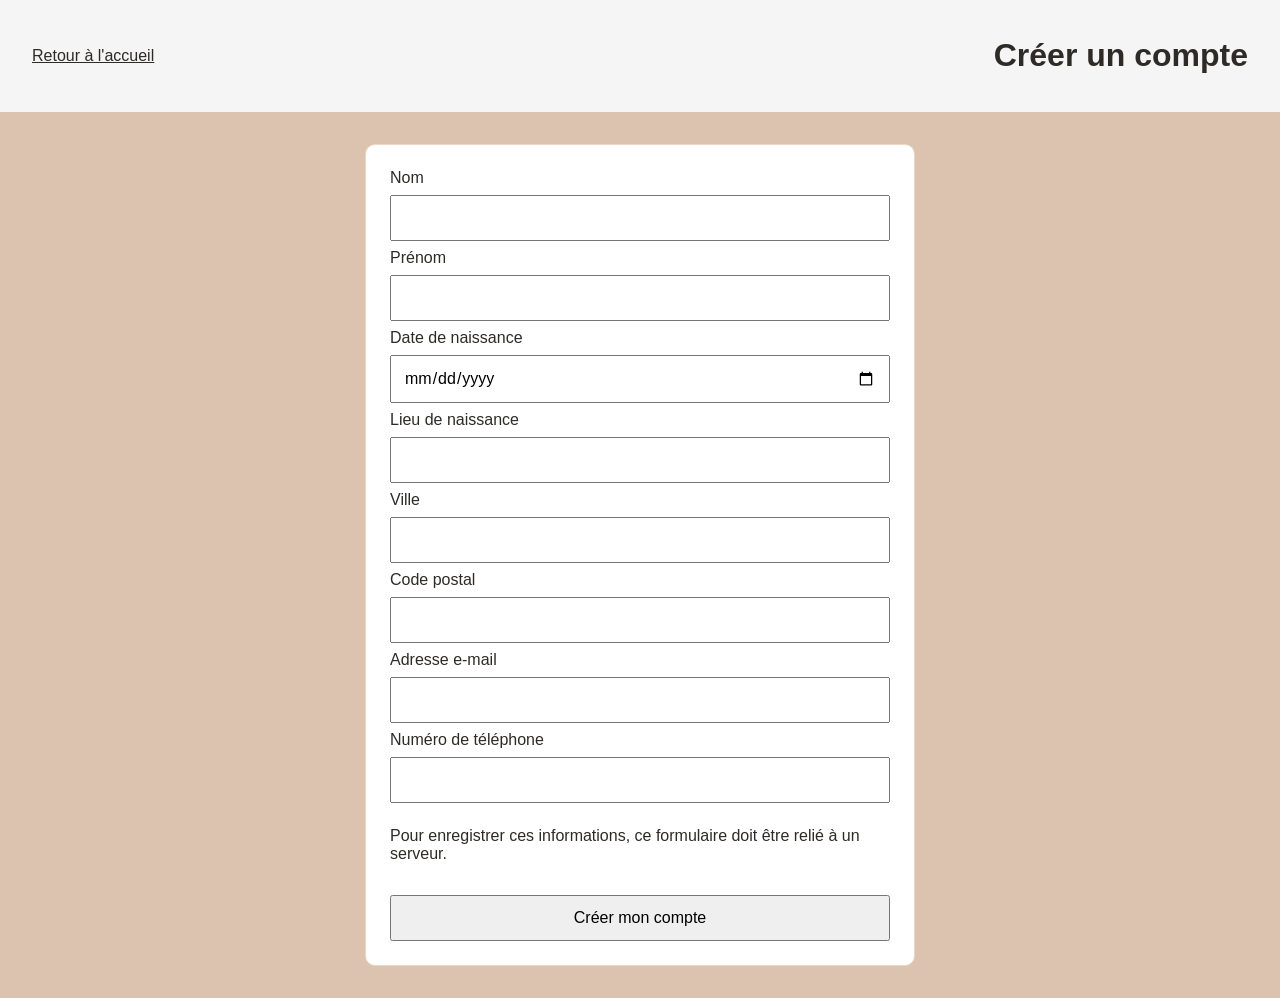
==== cafe.html @ baf6ec82 "Expand chocolate shop landing page Add a responsive account registration page and enrich the homepag" ====
<!DOCTYPE html>
<html lang="fr">
<head>
    <meta charset="UTF-8">
    <meta name="viewport" content="width=device-width, initial-scale=1.0">
    <title>Créer un compte - Palais du Chocolat</title>
    <link rel="stylesheet" href="cafe.css">
</head>
<body>
    <header class="site-header">
        <a href="index.html">Retour à l'accueil</a>
        <h1>Créer un compte</h1>
    </header>

    <main>
        <form class="user-form" method="post">
            <label for="nom">Nom</label>
            <input type="text" id="nom" name="nom" autocomplete="family-name" required>

            <label for="prenom">Prénom</label>
            <input type="text" id="prenom" name="prenom" autocomplete="given-name" required>

            <label for="date-naissance">Date de naissance</label>
            <input type="date" id="date-naissance" name="date-naissance" required>

            <label for="lieu-naissance">Lieu de naissance</label>
            <input type="text" id="lieu-naissance" name="lieu-naissance" required>

            <label for="ville">Ville</label>
            <input type="text" id="ville" name="ville" autocomplete="address-level2" required>

            <label for="code-postal">Code postal</label>
            <input type="text" id="code-postal" name="code-postal" autocomplete="postal-code" required>

            <label for="email">Adresse e-mail</label>
            <input type="email" id="email" name="email" autocomplete="email" required>

            <label for="telephone">Numéro de téléphone</label>
            <input type="tel" id="telephone" name="telephone" autocomplete="tel" required>

            <p>Pour enregistrer ces informations, ce formulaire doit être relié à un serveur.</p>
            <button type="submit">Créer mon compte</button>
        </form>
    </main>
</body>
</html>
---- cafe.css ----
body {
    margin: 0;
    background: #dcc3af;
    color: #2e2a26;
    font-family: Arial, Helvetica, sans-serif;
}

.site-header {
    display: flex;
    align-items: center;
    justify-content: space-between;
    gap: 1rem;
    padding: 1rem 2rem;
    background: whitesmoke;
}

.site-header a {
    color: #2e2a26;
}

.user-form {
    display: flex;
    flex-direction: column;
    gap: 0.5rem;
    max-width: 500px;
    margin: 2rem auto;
    padding: 1.5rem;
    background: white;
    border: 1px solid #ead8c4;
    border-radius: 10px;
}

.user-form input,
.user-form button {
    box-sizing: border-box;
    width: 100%;
    padding: 0.75rem;
    font: inherit;
}

.user-form button {
    margin-top: 0.5rem;
    cursor: pointer;
}

@media (max-width: 560px) {
    .site-header {
        flex-direction: column;
        align-items: flex-start;
        padding: 1rem;
    }

    .user-form {
        margin: 1rem;
    }
}
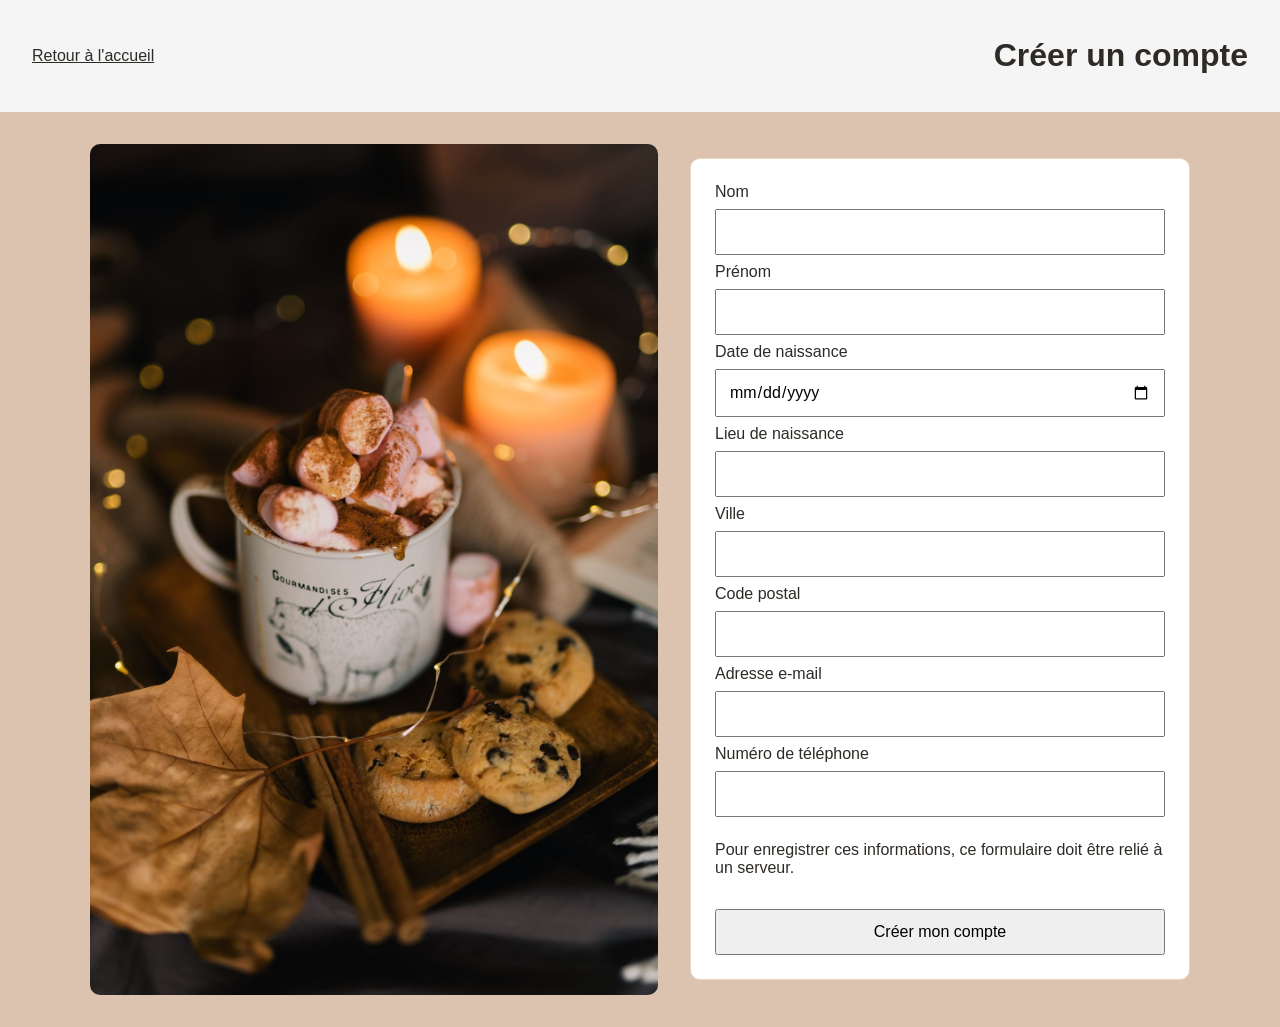
==== commit 557a7a28: "Add image to cafe signup layout Place the signup form beside a responsive cafe image, adjust layout " ====
--- a/cafe.html
+++ b/cafe.html
@@ -12,7 +12,8 @@
         <h1>Créer un compte</h1>
     </header>
 
-    <main>
+    <main class="signup-layout">
+        <img class="cafe-image" src="images/chocolat-chaud-pexels-leeloothefirst-5264675.jpg" alt="Tasse de chocolat chaud dans un café">
         <form class="user-form" method="post">
             <label for="nom">Nom</label>
             <input type="text" id="nom" name="nom" autocomplete="family-name" required>
--- a/cafe.css
+++ b/cafe.css
@@ -18,12 +18,32 @@
     color: #2e2a26;
 }
 
+.signup-layout {
+    display: grid;
+    grid-template-columns: minmax(0, 1fr) minmax(0, 500px);
+    align-items: center;
+    gap: 2rem;
+    max-width: 1100px;
+    margin: 2rem auto;
+    padding: 0 1rem;
+}
+
+.cafe-image {
+    display: block;
+    width: 100%;
+    min-height: 400px;
+    object-fit: cover;
+    border-radius: 10px;
+}
+
 .user-form {
     display: flex;
     flex-direction: column;
     gap: 0.5rem;
     max-width: 500px;
-    margin: 2rem auto;
+    width: 100%;
+    margin: 0;
+    box-sizing: border-box;
     padding: 1.5rem;
     background: white;
     border: 1px solid #ead8c4;
@@ -50,7 +70,18 @@
         padding: 1rem;
     }
 
+    .signup-layout {
+        grid-template-columns: 1fr;
+        gap: 1rem;
+        margin: 1rem auto;
+    }
+
+    .cafe-image {
+        min-height: 220px;
+        max-height: 280px;
+    }
+
     .user-form {
-        margin: 1rem;
+        margin: 0;
     }
 }
